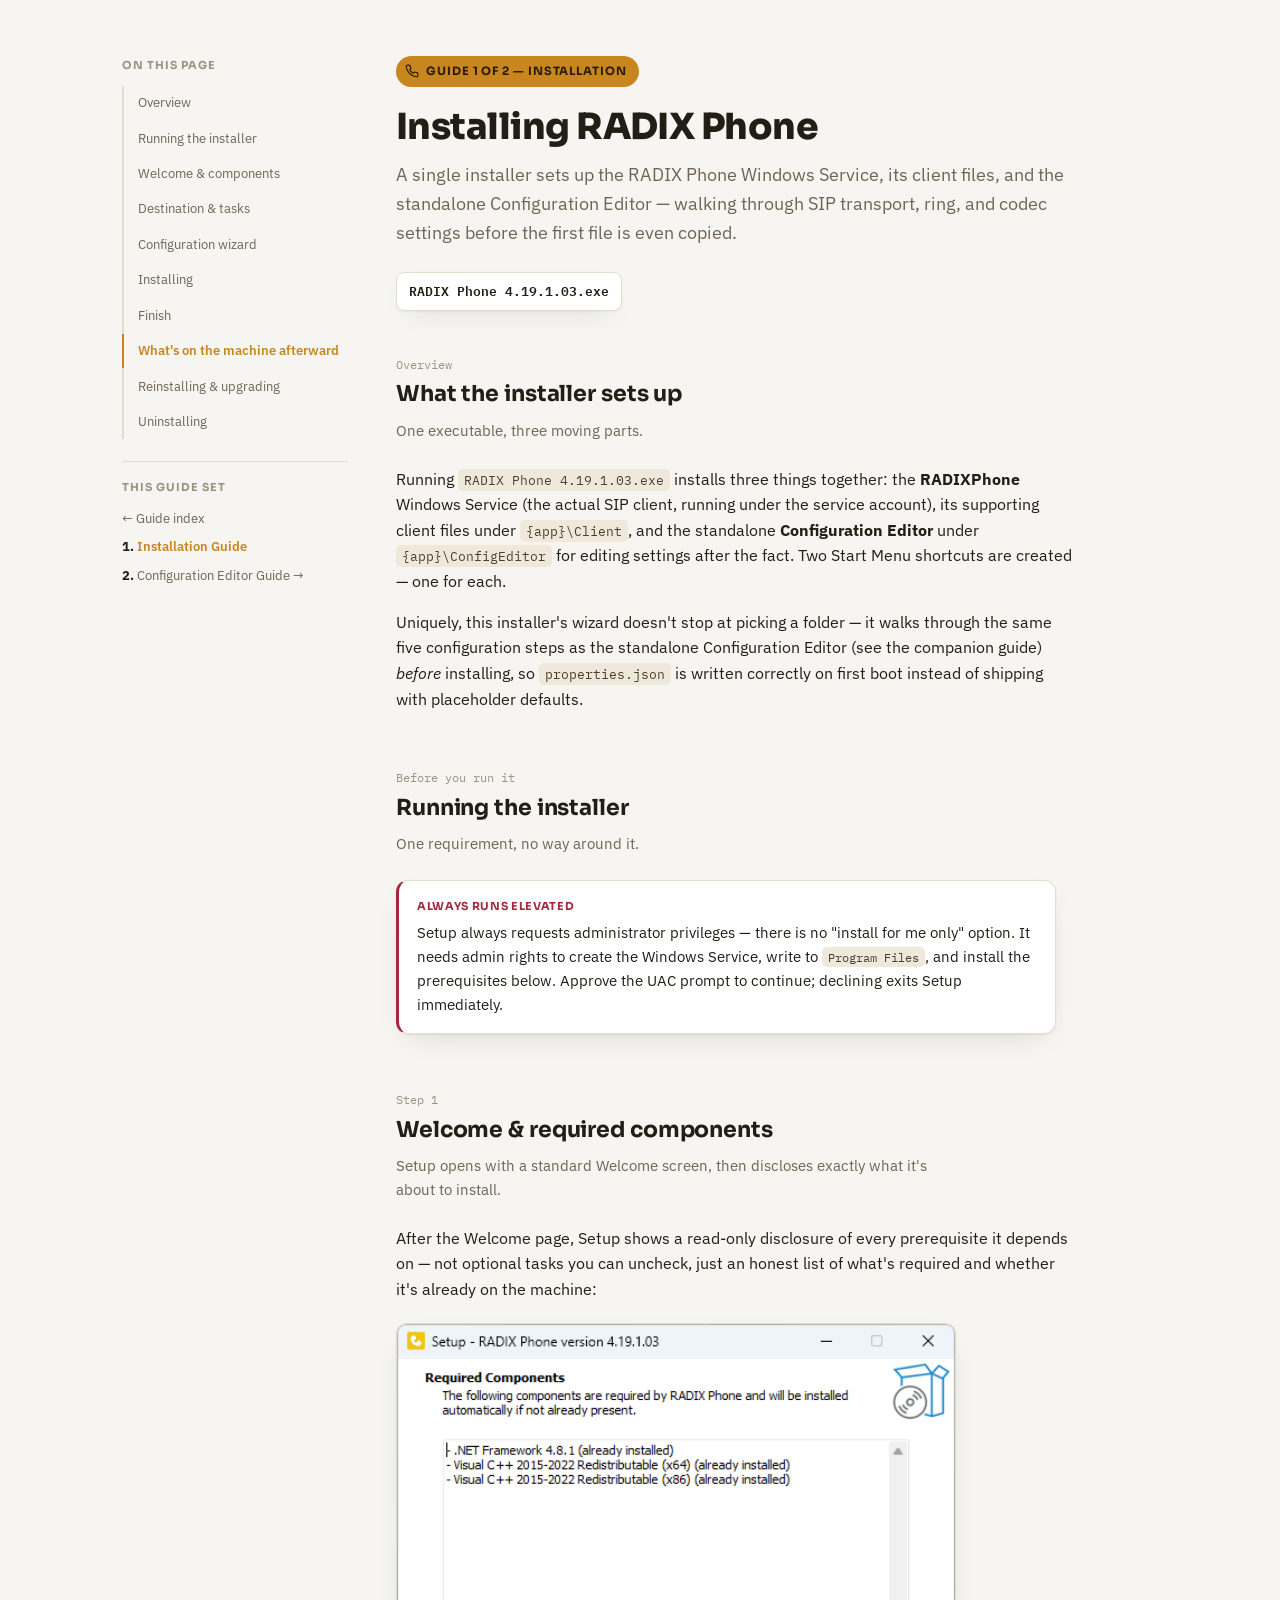
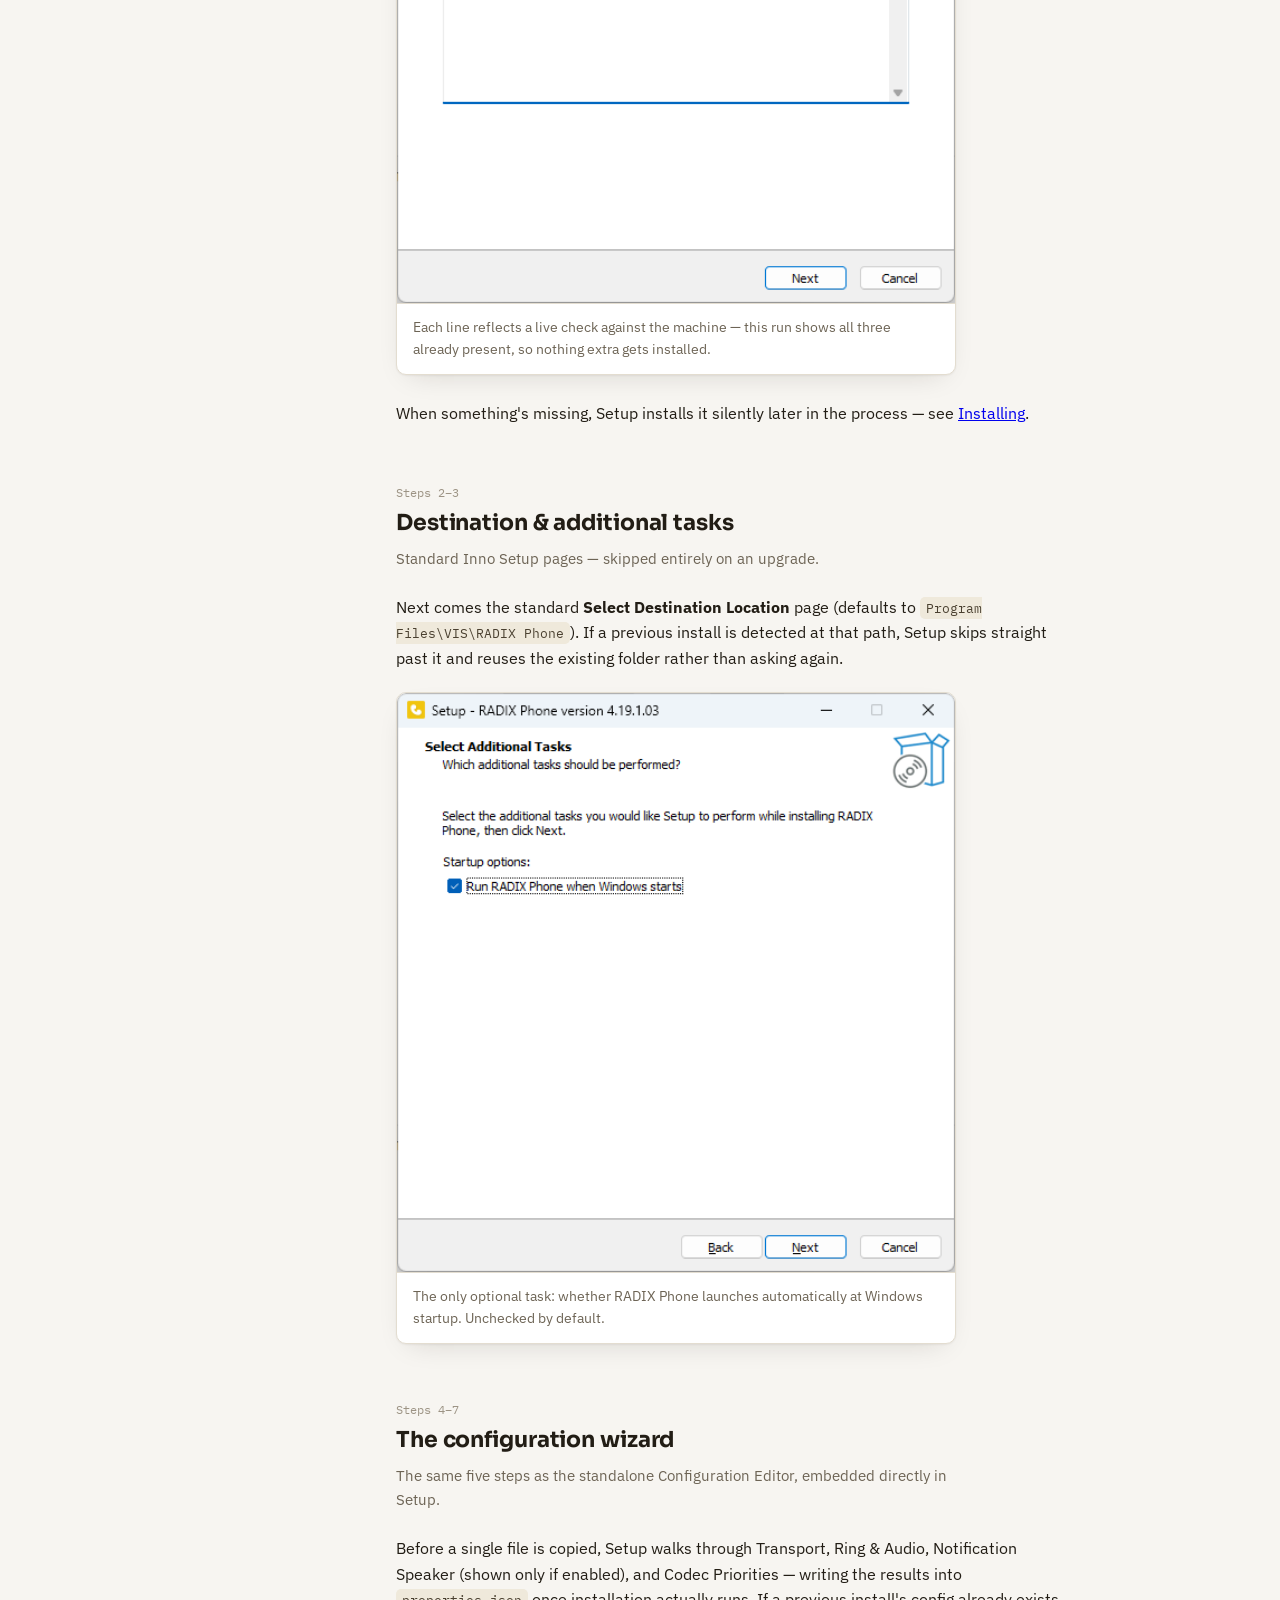
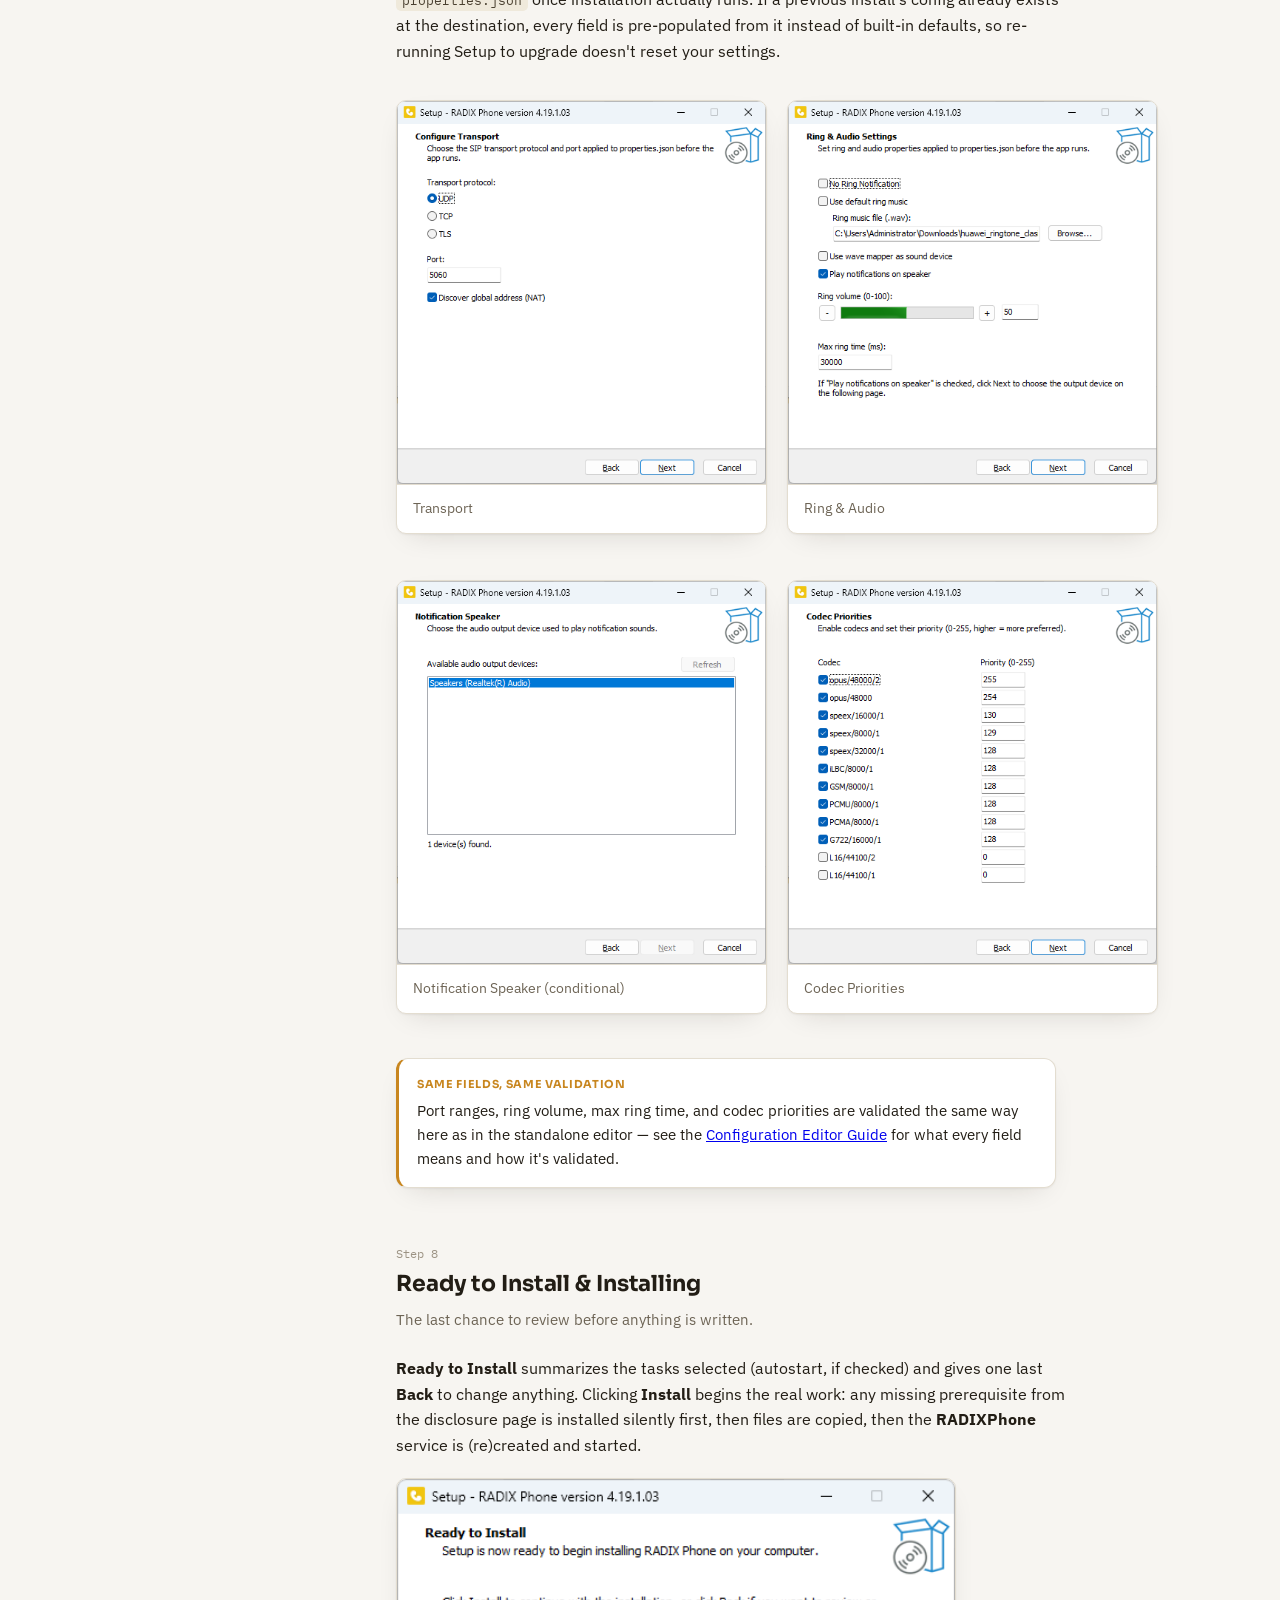
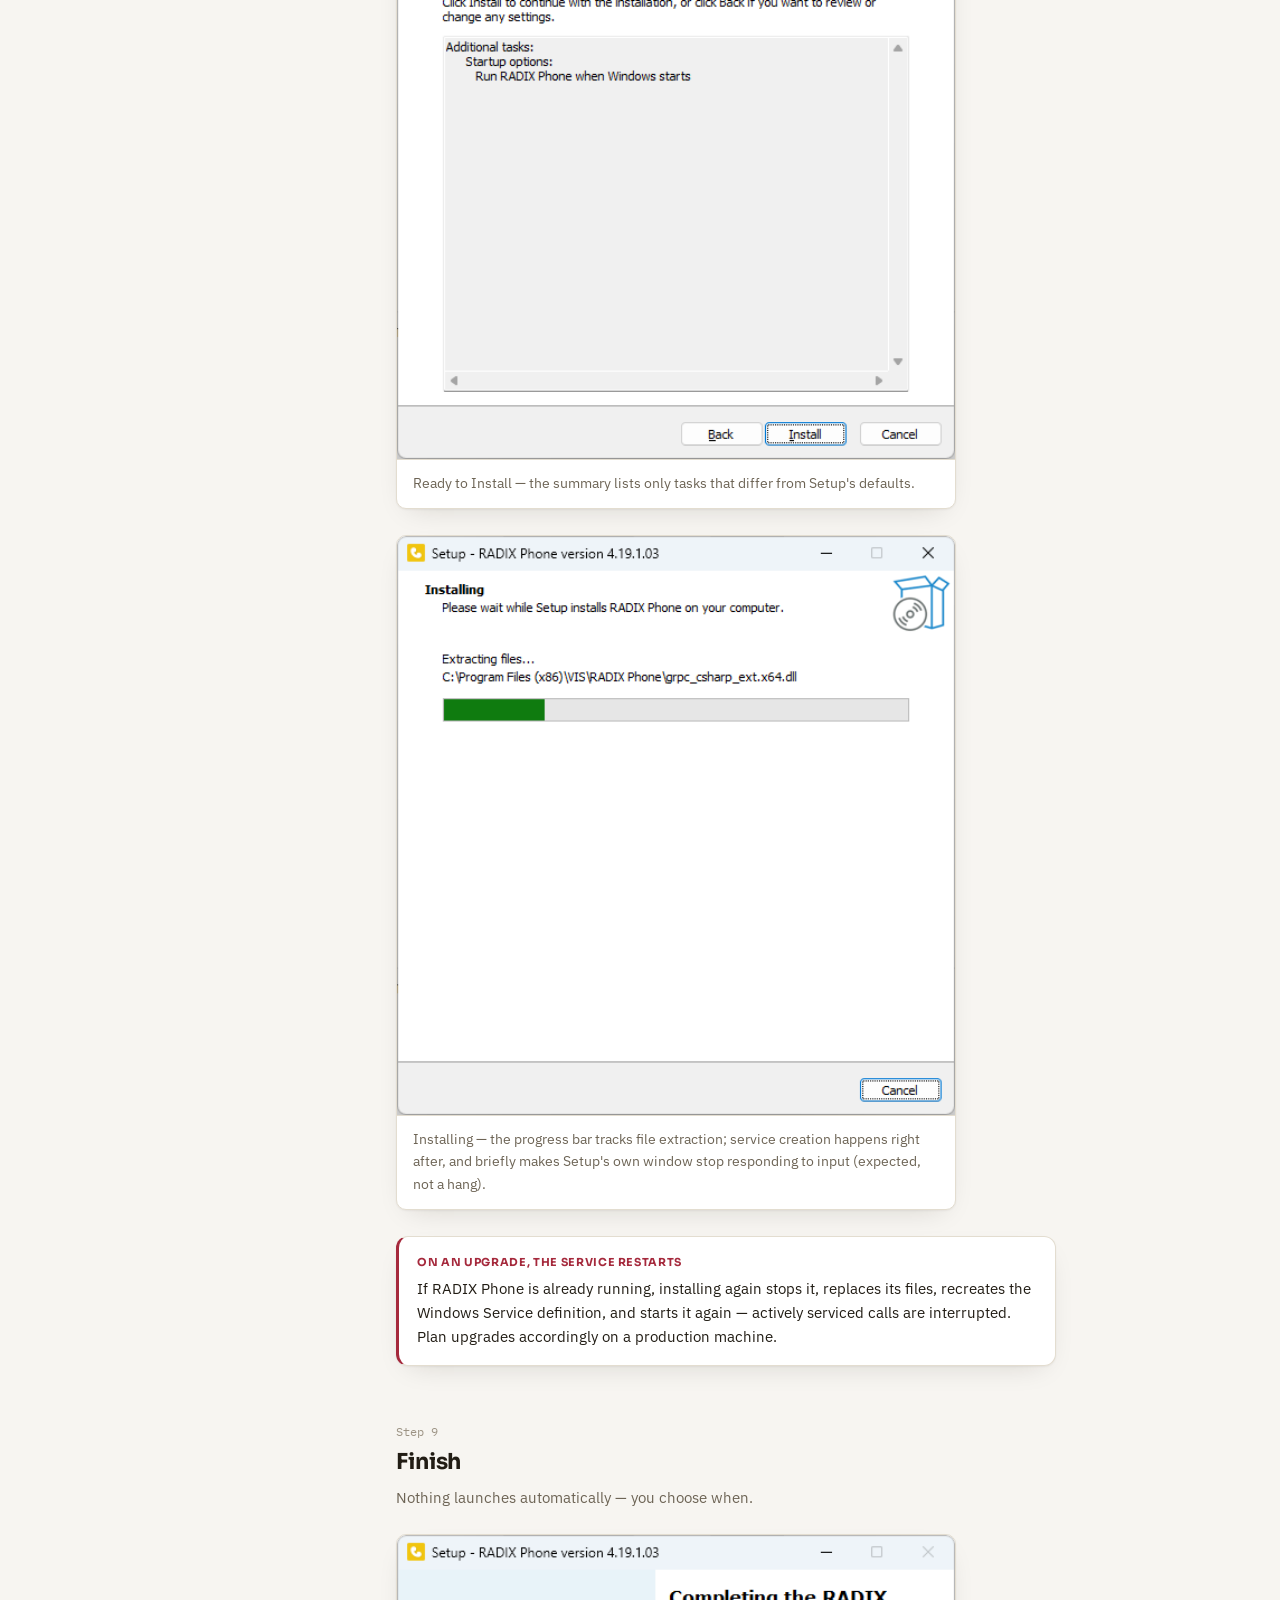
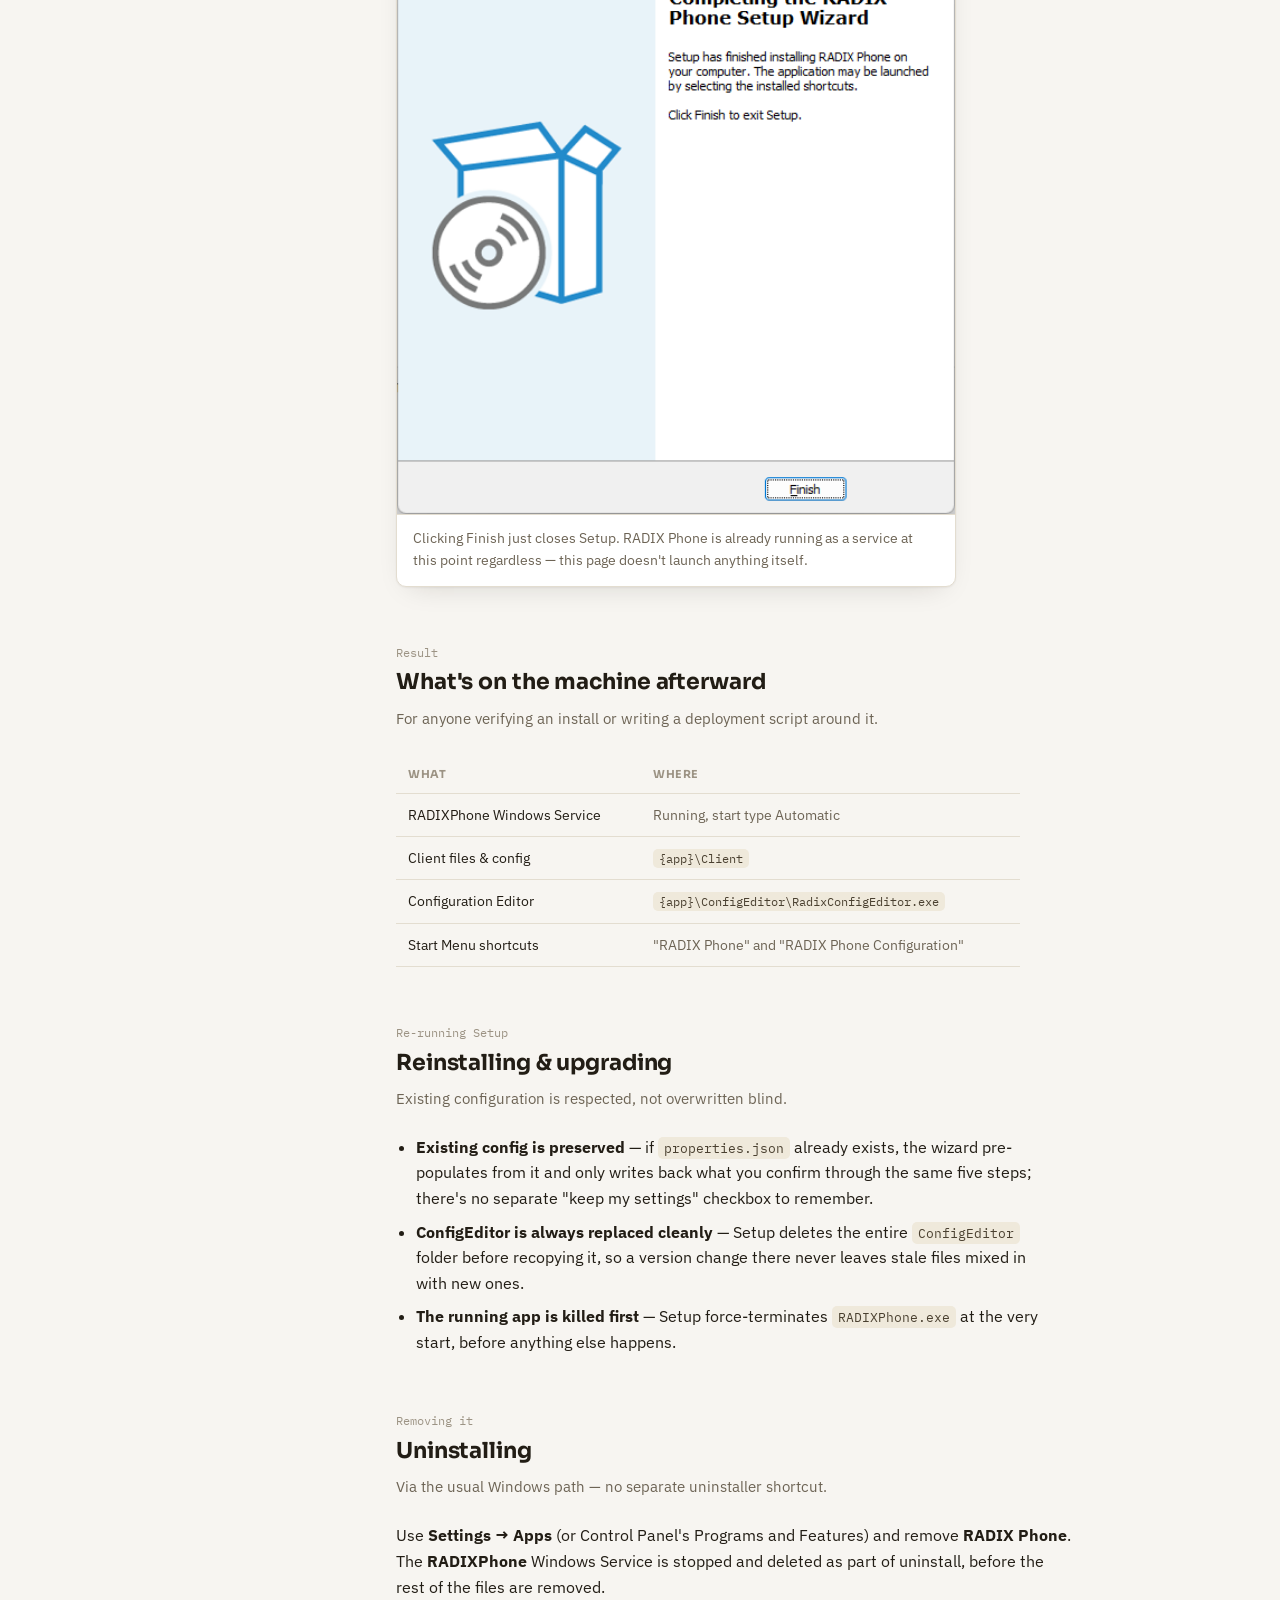
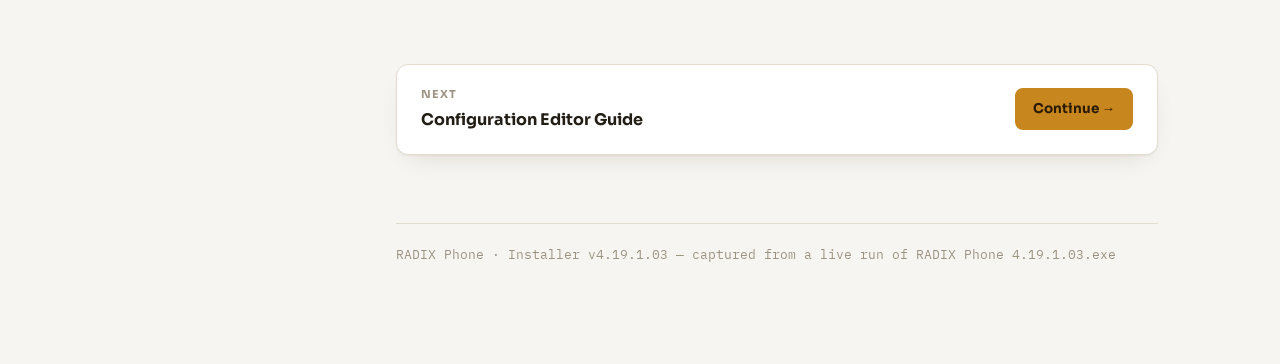
==== installation-guide.html @ 782e59ee "Add RADIX Phone installation and configuration editor guides Two-page documentation set with real sc" ====
<!DOCTYPE html>
<html lang="en">
<head>
<meta charset="UTF-8">
<meta name="viewport" content="width=device-width, initial-scale=1.0">
<title>RADIX Phone Installation Guide</title>
<link rel="icon" type="image/x-icon" href="favicon.ico">
<link rel="stylesheet" href="https://fonts.googleapis.com/css2?family=Sora:wght@600;700;800&family=IBM+Plex+Sans:wght@400;500;600;700&family=IBM+Plex+Mono:wght@400;500;600&display=swap">
<link rel="stylesheet" href="css/style.css">
<script src="js/toc.js" defer></script>
</head>
<body>


<div class="shell">
  <nav class="toc">
    <p class="eyebrow">On this page</p>
    <ol>
      <li><a href="#overview">Overview</a></li>
      <li><a href="#launch">Running the installer</a></li>
      <li><a href="#welcome">Welcome &amp; components</a></li>
      <li><a href="#tasks">Destination &amp; tasks</a></li>
      <li><a href="#wizard">Configuration wizard</a></li>
      <li><a href="#install">Installing</a></li>
      <li><a href="#finish">Finish</a></li>
      <li><a href="#after">What's on the machine afterward</a></li>
      <li><a href="#upgrade">Reinstalling &amp; upgrading</a></li>
      <li><a href="#uninstall">Uninstalling</a></li>
    </ol>
    <div class="set-nav">
      <p class="eyebrow">This guide set</p>
      <a href="index.html">&larr; Guide index</a>
      <a href="#" class="current"><b>1.</b> Installation Guide</a>
      <a href="configuration-guide.html"><b>2.</b> Configuration Editor Guide →</a>
    </div>
  </nav>

  <main>
    <header class="doc-head">
      <span class="kicker">
        <svg viewBox="0 0 24 24" fill="none" stroke="currentColor" stroke-width="2"><path d="M22 16.92v3a2 2 0 0 1-2.18 2 19.79 19.79 0 0 1-8.63-3.07 19.5 19.5 0 0 1-6-6 19.79 19.79 0 0 1-3.07-8.67A2 2 0 0 1 4.11 2h3a2 2 0 0 1 2 1.72c.127.96.361 1.903.7 2.81a2 2 0 0 1-.45 2.11L8.09 9.91a16 16 0 0 0 6 6l1.27-1.27a2 2 0 0 1 2.11-.45c.907.339 1.85.573 2.81.7A2 2 0 0 1 22 16.92z"/></svg>
        Guide 1 of 2 — Installation
      </span>
      <h1>Installing RADIX Phone</h1>
      <p class="lede">A single installer sets up the RADIX Phone Windows Service, its client files, and the standalone Configuration Editor — walking through SIP transport, ring, and codec settings before the first file is even copied.</p>
      <div class="meta-row">
        <span class="path"><b>RADIX Phone 4.19.1.03.exe</b></span>
      </div>
    </header>

    <section id="overview">
      <p class="section-num">Overview</p>
      <h2>What the installer sets up</h2>
      <p class="section-sub">One executable, three moving parts.</p>
      <p>Running <code class="field">RADIX Phone 4.19.1.03.exe</code> installs three things together: the <b>RADIXPhone</b> Windows Service (the actual SIP client, running under the service account), its supporting client files under <code class="field">{app}\Client</code>, and the standalone <b>Configuration Editor</b> under <code class="field">{app}\ConfigEditor</code> for editing settings after the fact. Two Start Menu shortcuts are created — one for each.</p>
      <p class="tight">Uniquely, this installer's wizard doesn't stop at picking a folder — it walks through the same five configuration steps as the standalone Configuration Editor (see the companion guide) <i>before</i> installing, so <code class="field">properties.json</code> is written correctly on first boot instead of shipping with placeholder defaults.</p>
    </section>

    <section id="launch">
      <p class="section-num">Before you run it</p>
      <h2>Running the installer</h2>
      <p class="section-sub">One requirement, no way around it.</p>
      <div class="callout warn">
        <span class="label">Always runs elevated</span>
        <p>Setup always requests administrator privileges — there is no "install for me only" option. It needs admin rights to create the Windows Service, write to <code class="field">Program Files</code>, and install the prerequisites below. Approve the UAC prompt to continue; declining exits Setup immediately.</p>
      </div>
    </section>

    <section id="welcome">
      <p class="section-num">Step 1</p>
      <h2>Welcome &amp; required components</h2>
      <p class="section-sub">Setup opens with a standard Welcome screen, then discloses exactly what it's about to install.</p>
      <p>After the Welcome page, Setup shows a read-only disclosure of every prerequisite it depends on — not optional tasks you can uncheck, just an honest list of what's required and whether it's already on the machine:</p>
      <figure class="shot">
        <img src="[data-uri]" alt="Required Components page listing .NET Framework 4.8.1 and both Visual C++ Redistributables, all marked already installed">
        <figcaption>Each line reflects a live check against the machine — this run shows all three already present, so nothing extra gets installed.</figcaption>
      </figure>
      <p class="tight">When something's missing, Setup installs it silently later in the process — see <a href="#install">Installing</a>.</p>
    </section>

    <section id="tasks">
      <p class="section-num">Steps 2–3</p>
      <h2>Destination &amp; additional tasks</h2>
      <p class="section-sub">Standard Inno Setup pages — skipped entirely on an upgrade.</p>
      <p>Next comes the standard <b>Select Destination Location</b> page (defaults to <code class="field">Program Files\VIS\RADIX Phone</code>). If a previous install is detected at that path, Setup skips straight past it and reuses the existing folder rather than asking again.</p>
      <figure class="shot">
        <img src="[data-uri]" alt="Select Additional Tasks page with a checkbox to run RADIX Phone when Windows starts">
        <figcaption>The only optional task: whether RADIX Phone launches automatically at Windows startup. Unchecked by default.</figcaption>
      </figure>
    </section>

    <section id="wizard">
      <p class="section-num">Steps 4–7</p>
      <h2>The configuration wizard</h2>
      <p class="section-sub">The same five steps as the standalone Configuration Editor, embedded directly in Setup.</p>
      <p>Before a single file is copied, Setup walks through Transport, Ring &amp; Audio, Notification Speaker (shown only if enabled), and Codec Priorities — writing the results into <code class="field">properties.json</code> once installation actually runs. If a previous install's config already exists at the destination, every field is pre-populated from it instead of built-in defaults, so re-running Setup to upgrade doesn't reset your settings.</p>
      <div class="shot-row">
        <figure class="shot">
          <img src="[data-uri]" alt="Configure Transport page inside Setup, matching the standalone editor">
          <figcaption>Transport</figcaption>
        </figure>
        <figure class="shot">
          <img src="[data-uri]" alt="Ring and Audio Settings page inside Setup">
          <figcaption>Ring &amp; Audio</figcaption>
        </figure>
      </div>
      <div class="shot-row">
        <figure class="shot">
          <img src="[data-uri]" alt="Notification Speaker page inside Setup, listing one detected output device">
          <figcaption>Notification Speaker (conditional)</figcaption>
        </figure>
        <figure class="shot">
          <img src="[data-uri]" alt="Codec Priorities page inside Setup">
          <figcaption>Codec Priorities</figcaption>
        </figure>
      </div>
      <div class="callout note">
        <span class="label">Same fields, same validation</span>
        <p>Port ranges, ring volume, max ring time, and codec priorities are validated the same way here as in the standalone editor — see the <a href="configuration-guide.html">Configuration Editor Guide</a> for what every field means and how it's validated.</p>
      </div>
    </section>

    <section id="install">
      <p class="section-num">Step 8</p>
      <h2>Ready to Install &amp; Installing</h2>
      <p class="section-sub">The last chance to review before anything is written.</p>
      <p><b>Ready to Install</b> summarizes the tasks selected (autostart, if checked) and gives one last <b>Back</b> to change anything. Clicking <b>Install</b> begins the real work: any missing prerequisite from the disclosure page is installed silently first, then files are copied, then the <b>RADIXPhone</b> service is (re)created and started.</p>
      <figure class="shot">
        <img src="[data-uri]" alt="Ready to Install page summarizing the selected Run RADIX Phone at startup task">
        <figcaption>Ready to Install — the summary lists only tasks that differ from Setup's defaults.</figcaption>
      </figure>
      <figure class="shot">
        <img src="[data-uri]" alt="Installing progress page, extracting grpc_csharp_ext.x64.dll into Program Files">
        <figcaption>Installing — the progress bar tracks file extraction; service creation happens right after, and briefly makes Setup's own window stop responding to input (expected, not a hang).</figcaption>
      </figure>
      <div class="callout warn">
        <span class="label">On an upgrade, the service restarts</span>
        <p>If RADIX Phone is already running, installing again stops it, replaces its files, recreates the Windows Service definition, and starts it again — actively serviced calls are interrupted. Plan upgrades accordingly on a production machine.</p>
      </div>
    </section>

    <section id="finish">
      <p class="section-num">Step 9</p>
      <h2>Finish</h2>
      <p class="section-sub">Nothing launches automatically — you choose when.</p>
      <figure class="shot">
        <img src="[data-uri]" alt="Completing the RADIX Phone Setup Wizard page with a Finish button">
        <figcaption>Clicking Finish just closes Setup. RADIX Phone is already running as a service at this point regardless — this page doesn't launch anything itself.</figcaption>
      </figure>
    </section>

    <section id="after">
      <p class="section-num">Result</p>
      <h2>What's on the machine afterward</h2>
      <p class="section-sub">For anyone verifying an install or writing a deployment script around it.</p>
      <div class="table-wrap">
        <table class="fields">
          <thead><tr><th>What</th><th>Where</th></tr></thead>
          <tbody>
            <tr><td>RADIXPhone Windows Service</td><td class="desc">Running, start type Automatic</td></tr>
            <tr><td>Client files &amp; config</td><td class="desc"><code class="field">{app}\Client</code></td></tr>
            <tr><td>Configuration Editor</td><td class="desc"><code class="field">{app}\ConfigEditor\RadixConfigEditor.exe</code></td></tr>
            <tr><td>Start Menu shortcuts</td><td class="desc">"RADIX Phone" and "RADIX Phone Configuration"</td></tr>
          </tbody>
        </table>
      </div>
    </section>

    <section id="upgrade">
      <p class="section-num">Re-running Setup</p>
      <h2>Reinstalling &amp; upgrading</h2>
      <p class="section-sub">Existing configuration is respected, not overwritten blind.</p>
      <ul class="plain">
        <li><b>Existing config is preserved</b> — if <code class="field">properties.json</code> already exists, the wizard pre-populates from it and only writes back what you confirm through the same five steps; there's no separate "keep my settings" checkbox to remember.</li>
        <li><b>ConfigEditor is always replaced cleanly</b> — Setup deletes the entire <code class="field">ConfigEditor</code> folder before recopying it, so a version change there never leaves stale files mixed in with new ones.</li>
        <li><b>The running app is killed first</b> — Setup force-terminates <code class="field">RADIXPhone.exe</code> at the very start, before anything else happens.</li>
      </ul>
    </section>

    <section id="uninstall">
      <p class="section-num">Removing it</p>
      <h2>Uninstalling</h2>
      <p class="section-sub">Via the usual Windows path — no separate uninstaller shortcut.</p>
      <p>Use <b>Settings → Apps</b> (or Control Panel's Programs and Features) and remove <b>RADIX Phone</b>. The <b>RADIXPhone</b> Windows Service is stopped and deleted as part of uninstall, before the rest of the files are removed.</p>
    </section>

    <div class="next-doc">
      <div>
        <div class="label">Next</div>
        <div class="title">Configuration Editor Guide</div>
      </div>
      <a class="go" href="configuration-guide.html">Continue →</a>
    </div>

    <footer class="doc-foot">
      RADIX Phone · Installer v4.19.1.03 — captured from a live run of RADIX Phone 4.19.1.03.exe
    </footer>
  </main>
</div>

</body>
</html>
---- css/style.css ----
:root {
  --bg: #f7f5f1;
  --surface: #ffffff;
  --surface-sunken: #efece4;
  --border: #e3ddd0;
  --ink: #221d15;
  --ink-muted: #6d6455;
  --ink-faint: #9c9384;
  --accent: #c8861f;
  --accent-ink: #2a1c04;
  --accent-tint: #f7ecd8;
  --positive: #1f8a4c;
  --positive-tint: #e7f5ec;
  --negative: #a5293c;
  --negative-tint: #fbebee;
  --code-bg: #efe9db;
  --code-ink: #4a4030;
  --shadow: 0 1px 2px rgba(30, 24, 8, 0.05), 0 10px 28px -14px rgba(30, 24, 8, 0.18);
  --radius: 12px;
}

@media (prefers-color-scheme: dark) {
  :root:not([data-theme="light"]) {
    --bg: #15130f;
    --surface: #1c1a14;
    --surface-sunken: #211e17;
    --border: #322d21;
    --ink: #ece7da;
    --ink-muted: #b0a692;
    --ink-faint: #766c5b;
    --accent: #e0a63c;
    --accent-ink: #1c1204;
    --accent-tint: #34281234;
    --positive: #4cbd7d;
    --positive-tint: #16281f;
    --negative: #e0687a;
    --negative-tint: #2c1920;
    --code-bg: #241f16;
    --code-ink: #d8cdb5;
    --shadow: 0 1px 2px rgba(0, 0, 0, 0.35), 0 10px 28px -14px rgba(0, 0, 0, 0.55);
  }
}
:root[data-theme="dark"] {
  --bg: #15130f;
  --surface: #1c1a14;
  --surface-sunken: #211e17;
  --border: #322d21;
  --ink: #ece7da;
  --ink-muted: #b0a692;
  --ink-faint: #766c5b;
  --accent: #e0a63c;
  --accent-ink: #1c1204;
  --accent-tint: #342812;
  --positive: #4cbd7d;
  --positive-tint: #16281f;
  --negative: #e0687a;
  --negative-tint: #2c1920;
  --code-bg: #241f16;
  --code-ink: #d8cdb5;
  --shadow: 0 1px 2px rgba(0, 0, 0, 0.35), 0 10px 28px -14px rgba(0, 0, 0, 0.55);
}

* { box-sizing: border-box; }

body {
  margin: 0;
  background: var(--bg);
  color: var(--ink);
  font-family: "IBM Plex Sans", -apple-system, "Segoe UI", Arial, sans-serif;
  font-size: 15.5px;
  line-height: 1.65;
  -webkit-font-smoothing: antialiased;
}

.shell {
  display: grid;
  grid-template-columns: 226px minmax(0, 1fr);
  gap: 48px;
  max-width: 1100px;
  margin: 0 auto;
  padding: 56px 32px 100px;
}
@media (max-width: 860px) {
  .shell { grid-template-columns: 1fr; }
  .toc { position: static !important; order: 2; }
}

/* ---------- TOC ---------- */
.toc { position: sticky; top: 40px; align-self: start; font-size: 13px; }
.toc .eyebrow {
  text-transform: uppercase;
  letter-spacing: 0.09em;
  font-size: 11px;
  font-weight: 700;
  color: var(--ink-faint);
  margin: 0 0 12px;
  font-family: "Sora", sans-serif;
}
.toc ol { list-style: none; margin: 0; padding: 0; display: flex; flex-direction: column; gap: 2px; border-left: 2px solid var(--border); }
.toc a { display: block; padding: 6px 0 6px 14px; color: var(--ink-muted); text-decoration: none; border-left: 2px solid transparent; margin-left: -2px; }
.toc a:hover, .toc a:focus-visible { color: var(--accent); }
.toc a:focus-visible { outline: 2px solid var(--accent); outline-offset: 2px; }
.toc a.active { color: var(--accent); border-left-color: var(--accent); font-weight: 600; }

.set-nav {
  margin-top: 22px;
  padding-top: 16px;
  border-top: 1px solid var(--border);
  font-size: 12.5px;
}
.set-nav .eyebrow { margin-bottom: 8px; }
.set-nav a {
  display: block;
  color: var(--ink-muted);
  text-decoration: none;
  padding: 4px 0;
}
.set-nav a b { color: var(--ink); }
.set-nav a:hover, .set-nav a:focus-visible { color: var(--accent); }
.set-nav .current { color: var(--accent); font-weight: 600; }

/* ---------- header ---------- */
header.doc-head { margin-bottom: 44px; }
.kicker {
  display: inline-flex;
  align-items: center;
  gap: 7px;
  font-family: "Sora", sans-serif;
  font-size: 11.5px;
  font-weight: 700;
  letter-spacing: 0.08em;
  text-transform: uppercase;
  color: var(--accent-ink);
  background: var(--accent);
  padding: 6px 12px 6px 9px;
  border-radius: 999px;
  margin-bottom: 20px;
}
.kicker svg { width: 14px; height: 14px; }
h1 {
  font-family: "Sora", sans-serif;
  font-size: 36px;
  font-weight: 800;
  letter-spacing: -0.015em;
  line-height: 1.12;
  margin: 0 0 14px;
  text-wrap: balance;
}
.lede { font-size: 17.5px; color: var(--ink-muted); max-width: 62ch; margin: 0; }
.meta-row { display: flex; flex-wrap: wrap; gap: 8px; margin-top: 24px; }
.path {
  display: flex; align-items: center; gap: 6px;
  font-family: "IBM Plex Mono", monospace;
  font-size: 12.5px;
  color: var(--ink-muted);
  background: var(--surface);
  border: 1px solid var(--border);
  border-radius: 8px;
  padding: 8px 12px;
  box-shadow: var(--shadow);
}
.path b { color: var(--ink); font-weight: 600; }
.path .sep { color: var(--ink-faint); }

/* ---------- sections ---------- */
section { margin-bottom: 56px; scroll-margin-top: 24px; }
section:last-of-type { margin-bottom: 0; }
.section-num {
  font-family: "IBM Plex Mono", monospace;
  font-size: 12px;
  color: var(--ink-faint);
  margin: 0 0 2px;
}
h2 { font-family: "Sora", sans-serif; font-size: 22px; font-weight: 700; margin: 0 0 6px; letter-spacing: -0.005em; }
h2 + .section-sub { color: var(--ink-muted); font-size: 14.5px; margin: 0 0 24px; max-width: 62ch; }
h3 { font-family: "Sora", sans-serif; font-size: 16px; font-weight: 700; margin: 30px 0 10px; }
p { max-width: 68ch; }
p.tight { margin: 8px 0; }
ul.plain, ol.plain { max-width: 66ch; padding-left: 20px; margin: 10px 0; }
ul.plain li, ol.plain li { margin-bottom: 8px; }

code.field {
  font-family: "IBM Plex Mono", monospace;
  font-size: 0.86em;
  background: var(--code-bg);
  color: var(--code-ink);
  padding: 2px 6px;
  border-radius: 5px;
}

.callout { border: 1px solid var(--border); background: var(--surface); border-radius: var(--radius); padding: 16px 18px; margin: 18px 0; max-width: 66ch; box-shadow: var(--shadow); }
.callout.note { border-left: 3px solid var(--accent); }
.callout.warn { border-left: 3px solid var(--negative); }
.callout .label { font-family: "Sora", sans-serif; font-size: 11px; font-weight: 700; text-transform: uppercase; letter-spacing: 0.06em; margin-bottom: 6px; display: block; }
.callout.note .label { color: var(--accent); }
.callout.warn .label { color: var(--negative); }
.callout p { margin: 0; max-width: none; font-size: 14.5px; color: var(--ink); }

.steps { counter-reset: step; list-style: none; margin: 20px 0; padding: 0; display: flex; flex-direction: column; gap: 18px; max-width: 66ch; }
.steps li { counter-increment: step; display: grid; grid-template-columns: 30px 1fr; gap: 14px; }
.steps li::before {
  content: counter(step);
  width: 30px; height: 30px; border-radius: 50%;
  background: var(--accent-tint); color: var(--accent-ink);
  font-family: "Sora", sans-serif; font-weight: 700; font-size: 13px;
  display: flex; align-items: center; justify-content: center;
}
.steps .step-title { grid-column: 2; font-weight: 600; margin-bottom: 3px; }
.steps .step-body { grid-column: 2; color: var(--ink-muted); font-size: 14.5px; }

/* ---------- screenshot frame ---------- */
figure.shot {
  margin: 20px 0 26px;
  max-width: 560px;
  border: 1px solid var(--border);
  border-radius: 10px;
  background: var(--surface);
  box-shadow: var(--shadow);
  overflow: hidden;
}
figure.shot img { display: block; width: 100%; height: auto; }
figure.shot figcaption {
  padding: 12px 16px 14px;
  font-size: 13.5px;
  color: var(--ink-muted);
  border-top: 1px solid var(--border);
}
.shot-row { display: flex; flex-wrap: wrap; gap: 20px; }
.shot-row figure.shot { flex: 1 1 260px; max-width: 480px; }

/* ---------- field table ---------- */
table.fields { width: 100%; border-collapse: collapse; font-size: 13.5px; max-width: 78ch; }
table.fields th, table.fields td { text-align: left; padding: 10px 12px; border-bottom: 1px solid var(--border); vertical-align: top; }
table.fields th { font-family: "Sora", sans-serif; font-size: 11px; text-transform: uppercase; letter-spacing: 0.05em; color: var(--ink-faint); font-weight: 700; }
table.fields td.desc { color: var(--ink-muted); }
.table-wrap { overflow-x: auto; }

/* ---------- prereq list ---------- */
ul.prereq { list-style: none; margin: 18px 0; padding: 0; display: flex; flex-direction: column; gap: 10px; max-width: 66ch; }
ul.prereq li {
  display: flex; align-items: center; gap: 10px;
  padding: 12px 14px;
  background: var(--surface);
  border: 1px solid var(--border);
  border-radius: 9px;
  font-size: 14px;
  box-shadow: var(--shadow);
}
ul.prereq .chk {
  width: 20px; height: 20px; border-radius: 50%; flex-shrink: 0;
  background: var(--positive-tint); color: var(--positive);
  display: flex; align-items: center; justify-content: center; font-size: 12px; font-weight: 700;
}

footer.doc-foot { margin-top: 68px; padding-top: 20px; border-top: 1px solid var(--border); color: var(--ink-faint); font-size: 12.5px; font-family: "IBM Plex Mono", monospace; }

/* ---------- next-doc banner ---------- */
.next-doc {
  display: flex;
  align-items: center;
  justify-content: space-between;
  gap: 16px;
  margin-top: 64px;
  padding: 20px 24px;
  background: var(--surface);
  border: 1px solid var(--border);
  border-radius: var(--radius);
  box-shadow: var(--shadow);
}
.next-doc .label { font-size: 11px; text-transform: uppercase; letter-spacing: 0.08em; color: var(--ink-faint); font-family: "Sora", sans-serif; font-weight: 700; margin-bottom: 4px; }
.next-doc .title { font-family: "Sora", sans-serif; font-weight: 700; font-size: 16px; }
.next-doc a.go {
  flex-shrink: 0;
  font-family: "Sora", sans-serif;
  font-weight: 700;
  font-size: 13.5px;
  color: var(--accent-ink);
  background: var(--accent);
  padding: 10px 18px;
  border-radius: 8px;
  text-decoration: none;
}

/* ---------- index / hub page ---------- */
.hub-shell {
  max-width: 760px;
  margin: 0 auto;
  padding: 88px 32px 100px;
}
.hub-cards {
  display: flex;
  flex-direction: column;
  gap: 16px;
  margin-top: 40px;
}
a.hub-card {
  display: flex;
  align-items: center;
  gap: 18px;
  padding: 22px 24px;
  background: var(--surface);
  border: 1px solid var(--border);
  border-radius: var(--radius);
  box-shadow: var(--shadow);
  text-decoration: none;
  color: inherit;
}
a.hub-card:hover, a.hub-card:focus-visible { border-color: var(--accent); outline: none; }
.hub-card .num {
  font-family: "Sora", sans-serif;
  font-weight: 800;
  font-size: 22px;
  color: var(--accent);
  background: var(--accent-tint);
  width: 46px;
  height: 46px;
  border-radius: 50%;
  display: flex;
  align-items: center;
  justify-content: center;
  flex-shrink: 0;
}
.hub-card .body { flex: 1; min-width: 0; }
.hub-card .title { font-family: "Sora", sans-serif; font-weight: 700; font-size: 17px; margin-bottom: 3px; }
.hub-card .desc { color: var(--ink-muted); font-size: 14px; }
.hub-card .arrow { color: var(--ink-faint); font-size: 18px; flex-shrink: 0; }
a.hub-card:hover .arrow, a.hub-card:focus-visible .arrow { color: var(--accent); }
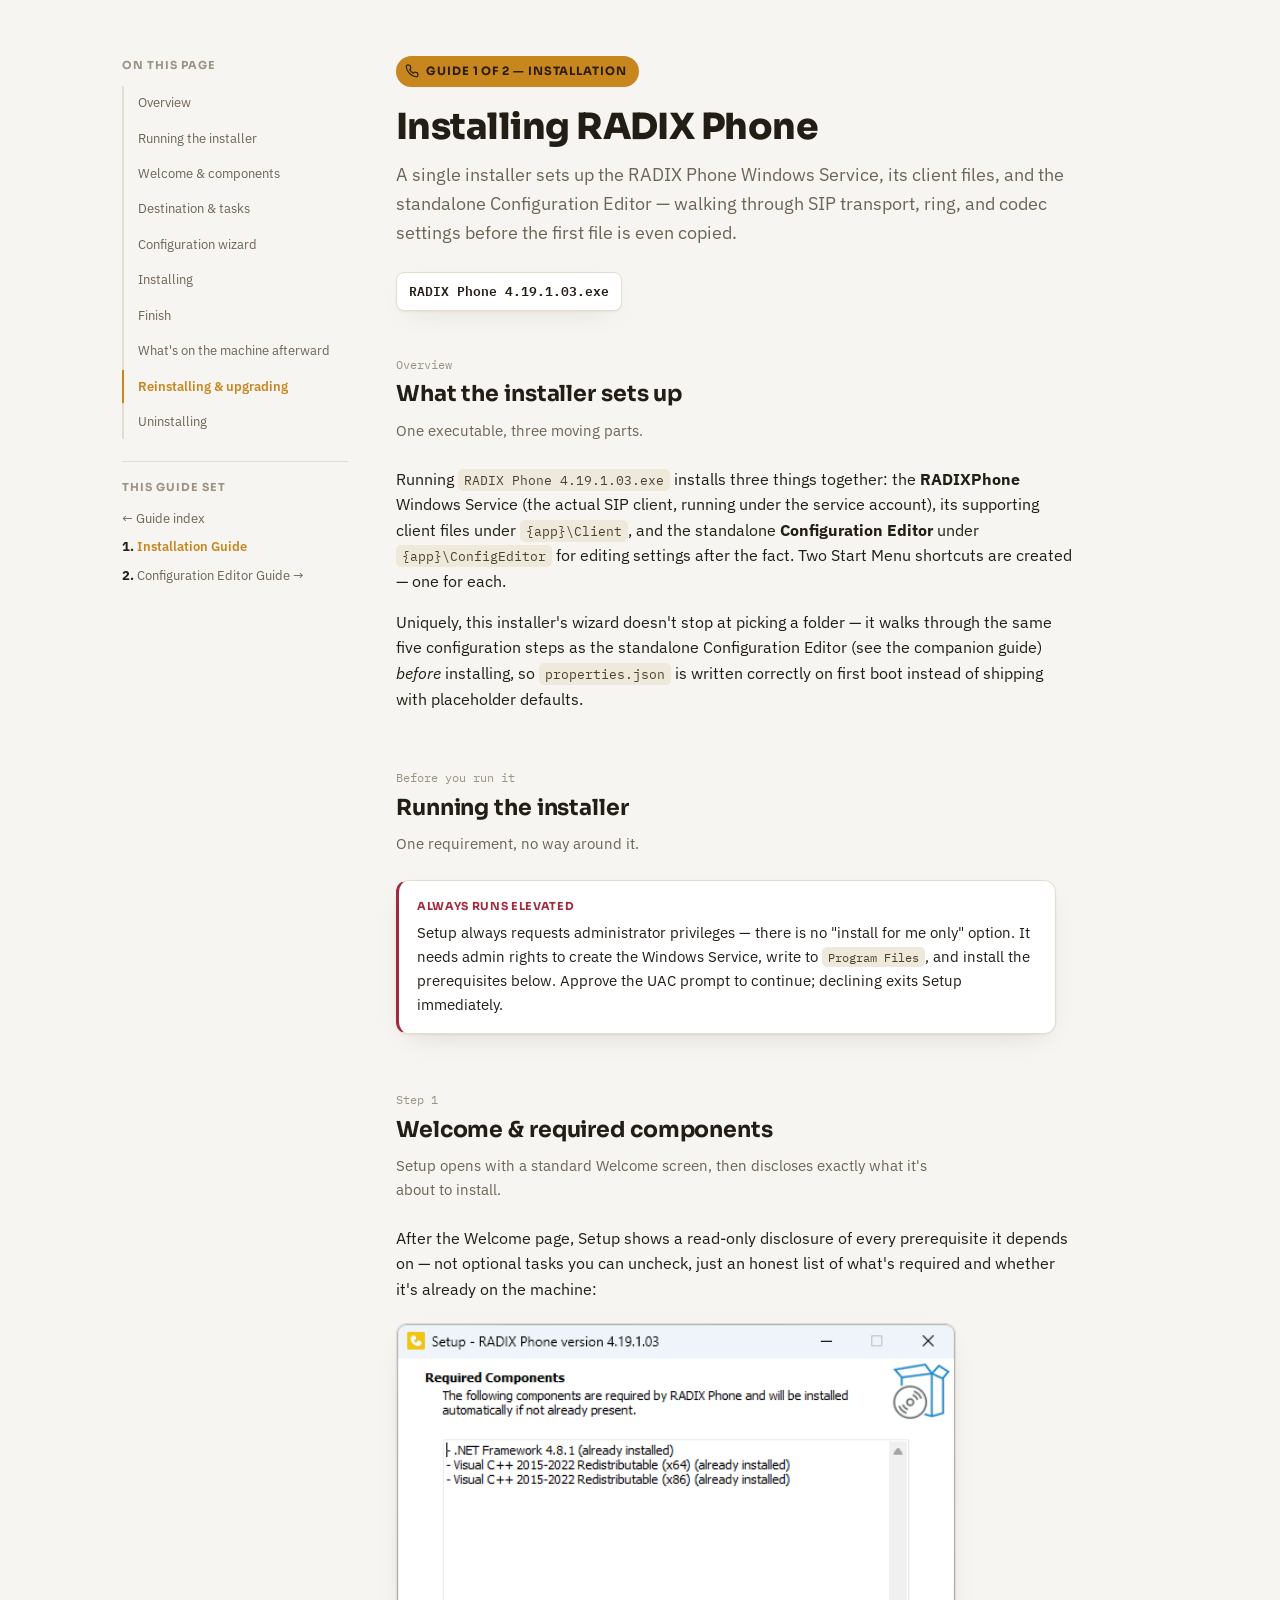
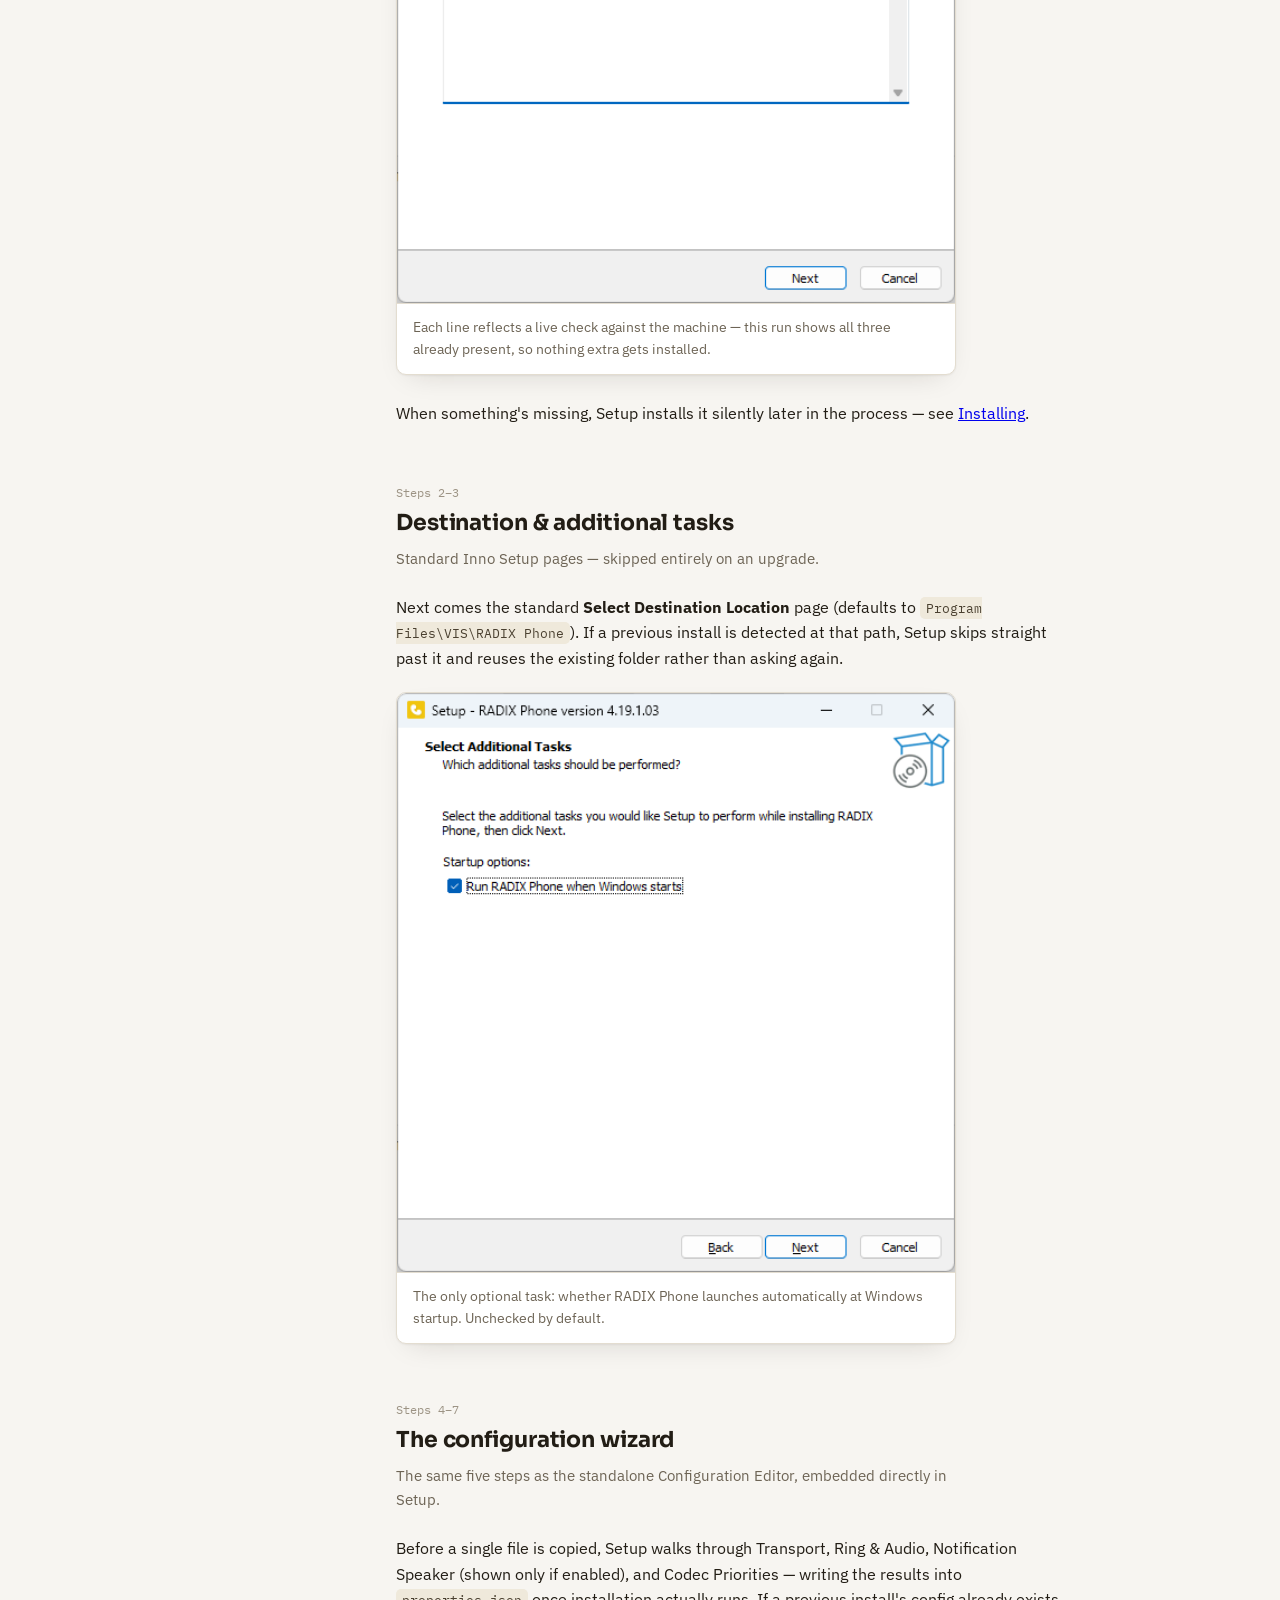
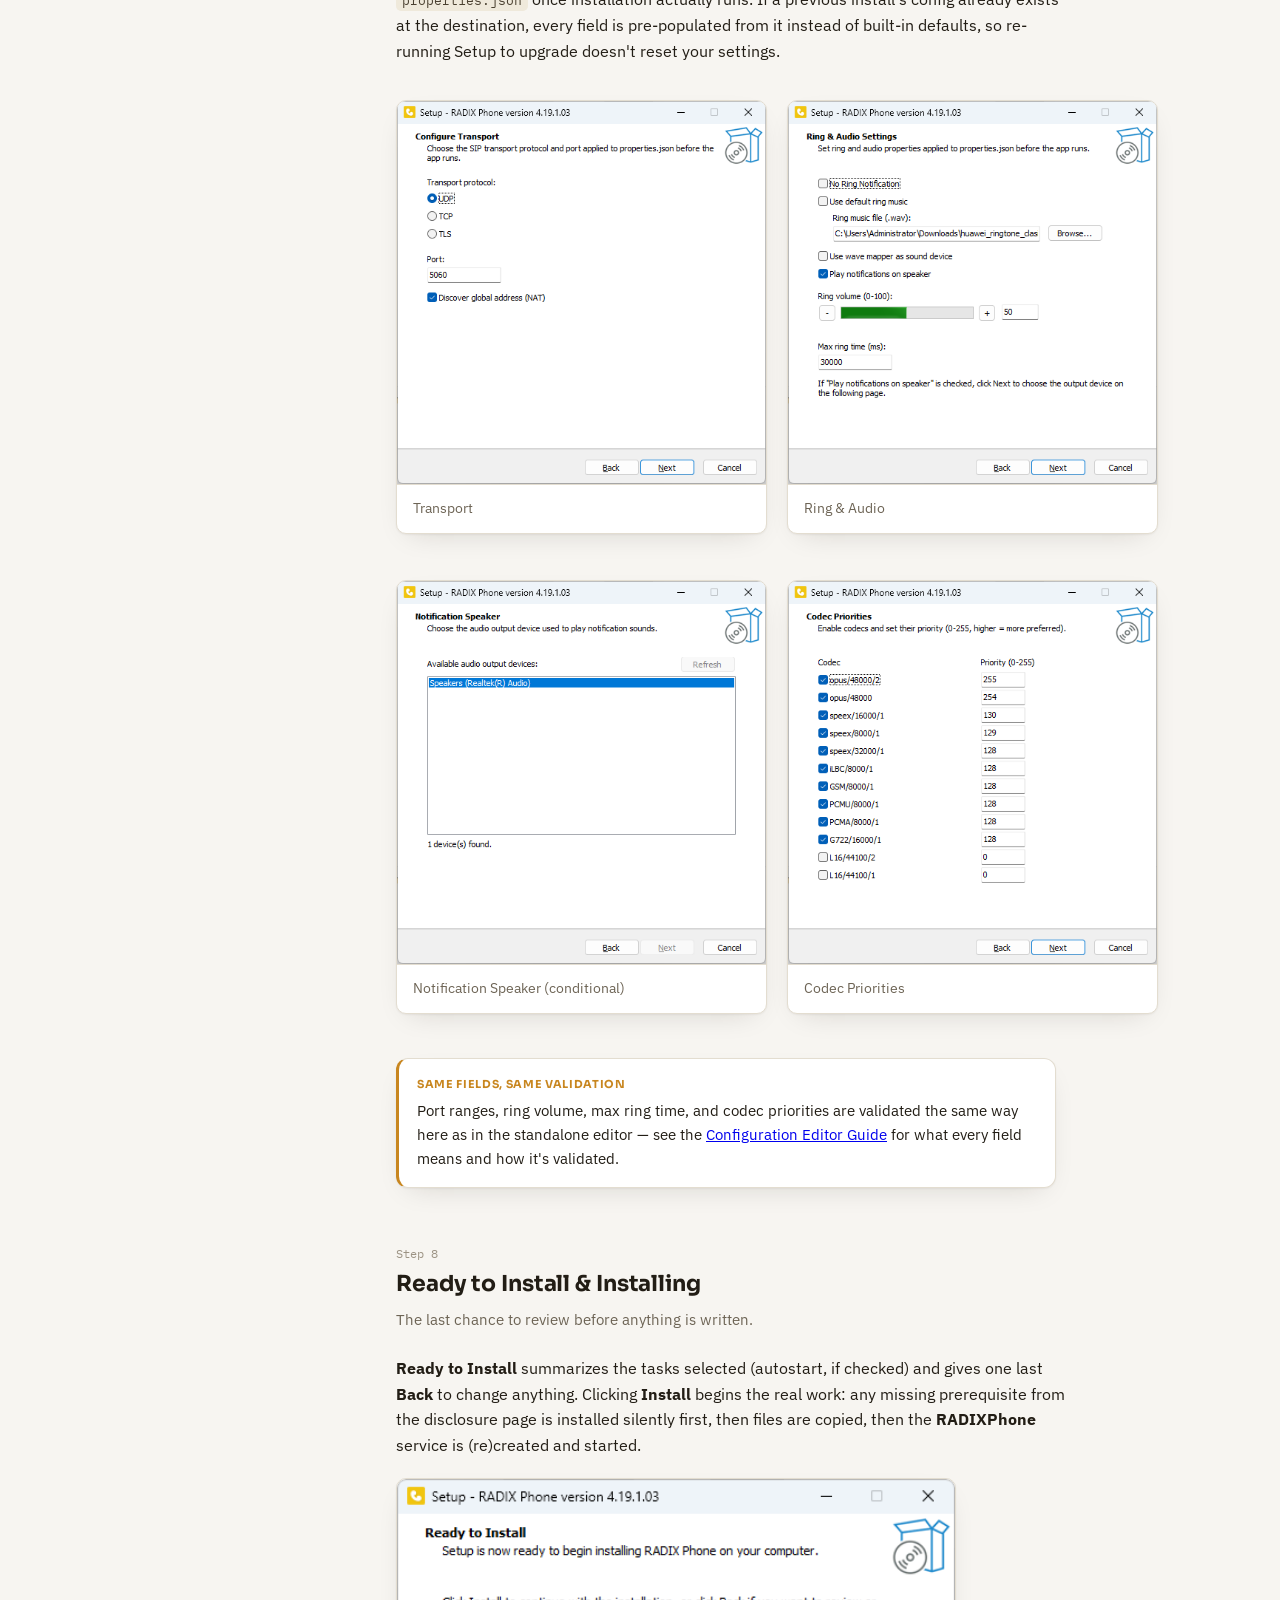
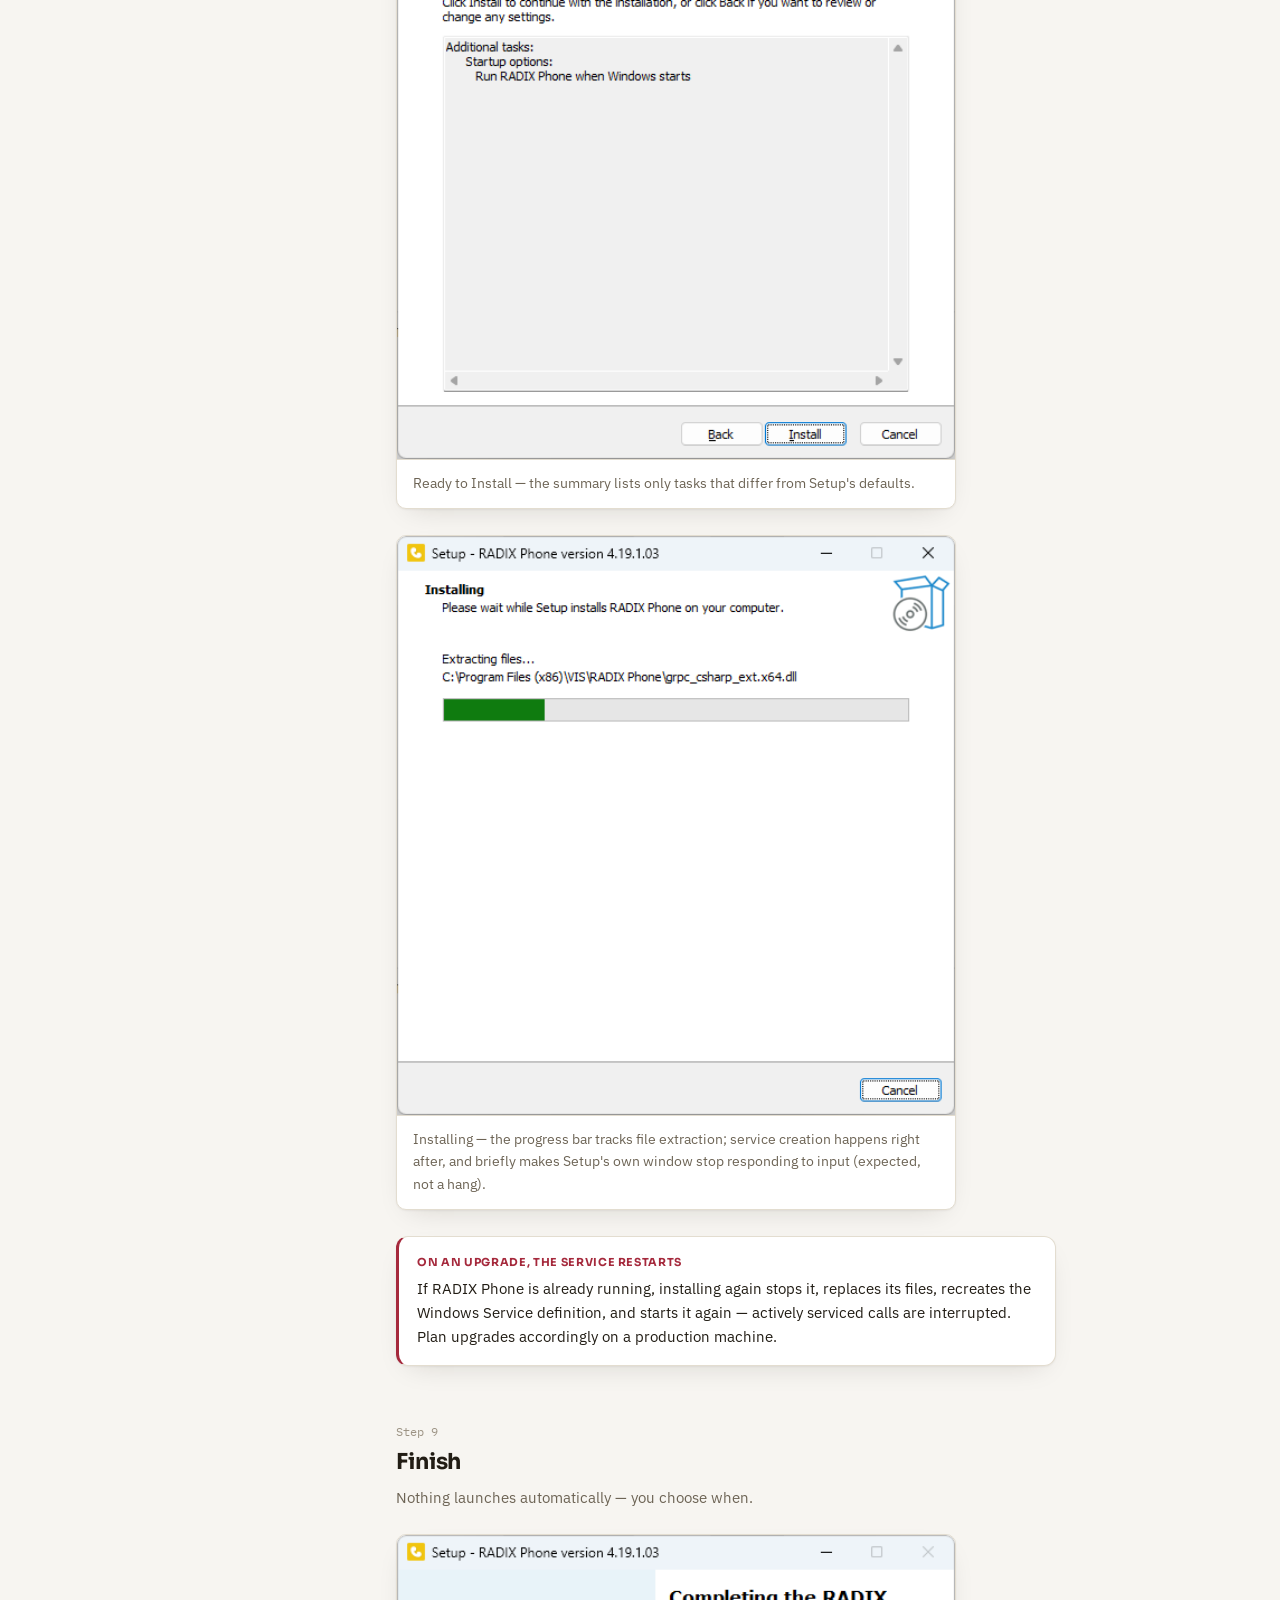
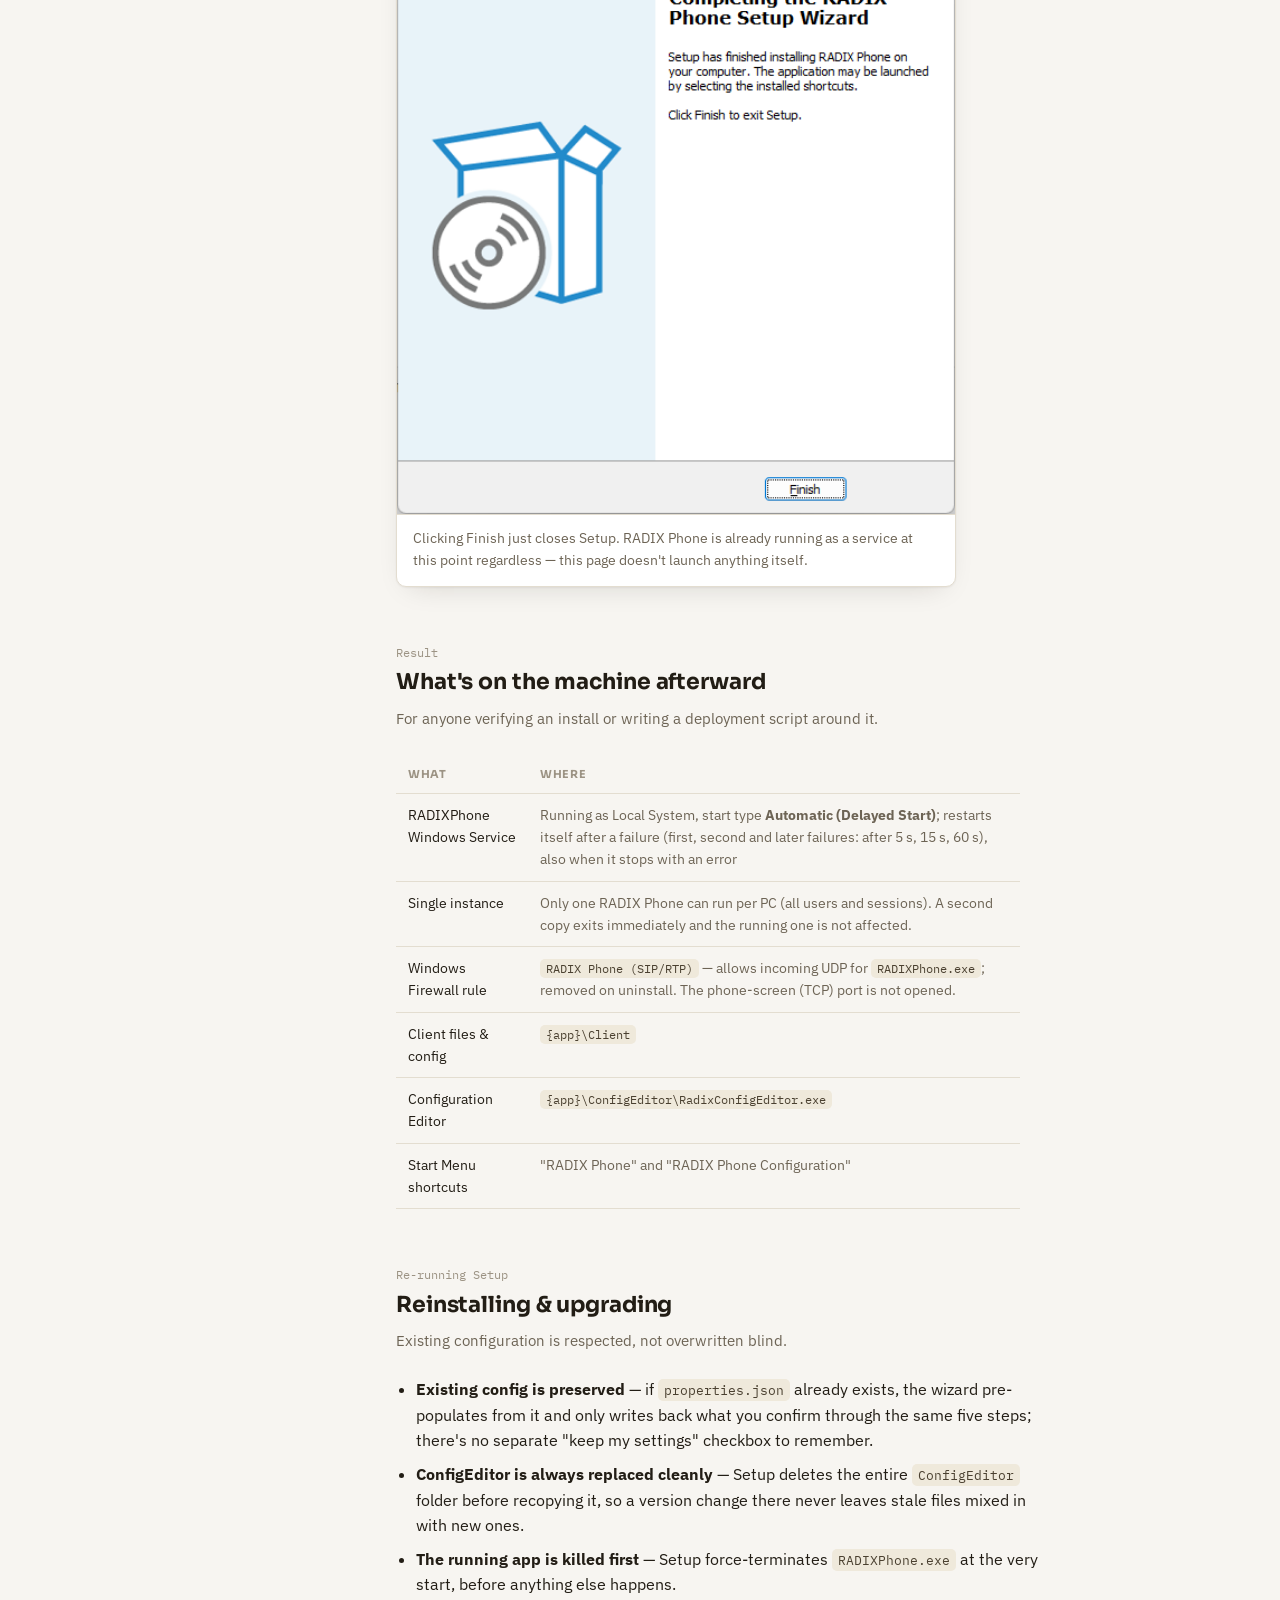
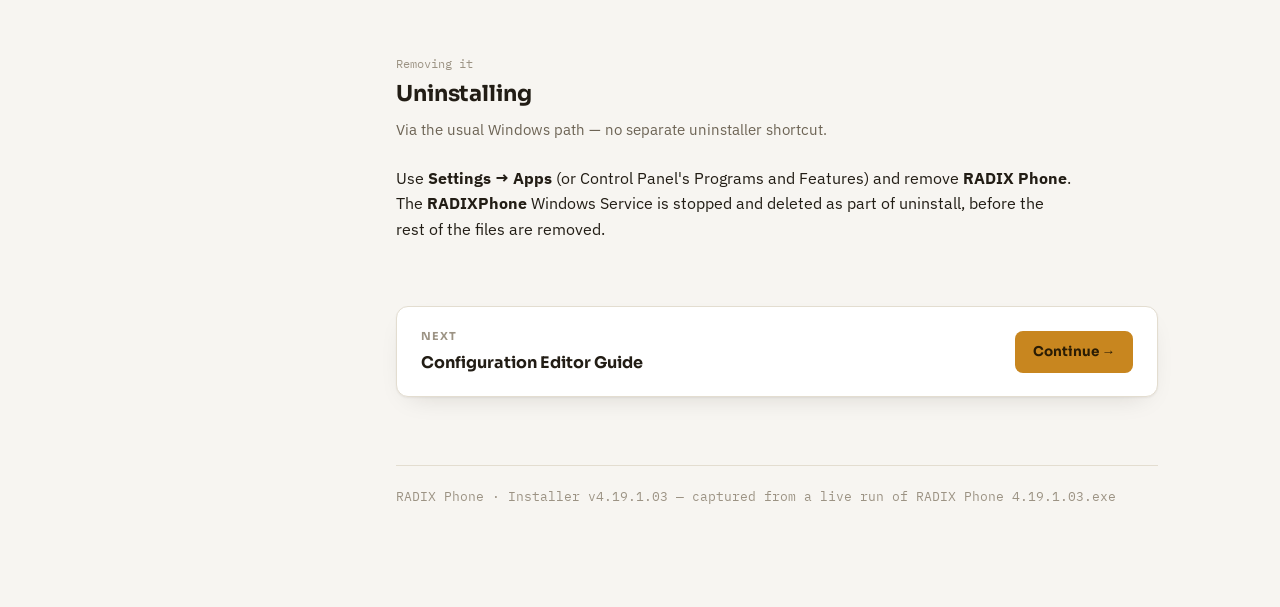
==== commit a44bf544: "Installation guide: service start type, single instance and firewall rule rows" ====
--- a/installation-guide.html
+++ b/installation-guide.html
@@ -157,7 +157,9 @@
         <table class="fields">
           <thead><tr><th>What</th><th>Where</th></tr></thead>
           <tbody>
-            <tr><td>RADIXPhone Windows Service</td><td class="desc">Running, start type Automatic</td></tr>
+            <tr><td>RADIXPhone Windows Service</td><td class="desc">Running as Local System, start type <strong>Automatic (Delayed Start)</strong>; restarts itself after a failure (first, second and later failures: after 5&nbsp;s, 15&nbsp;s, 60&nbsp;s), also when it stops with an error</td></tr>
+            <tr><td>Single instance</td><td class="desc">Only one RADIX Phone can run per PC (all users and sessions). A second copy exits immediately and the running one is not affected.</td></tr>
+            <tr><td>Windows Firewall rule</td><td class="desc"><code class="field">RADIX Phone (SIP/RTP)</code> &mdash; allows incoming UDP for <code class="field">RADIXPhone.exe</code>; removed on uninstall. The phone-screen (TCP) port is not opened.</td></tr>
             <tr><td>Client files &amp; config</td><td class="desc"><code class="field">{app}\Client</code></td></tr>
             <tr><td>Configuration Editor</td><td class="desc"><code class="field">{app}\ConfigEditor\RadixConfigEditor.exe</code></td></tr>
             <tr><td>Start Menu shortcuts</td><td class="desc">"RADIX Phone" and "RADIX Phone Configuration"</td></tr>
